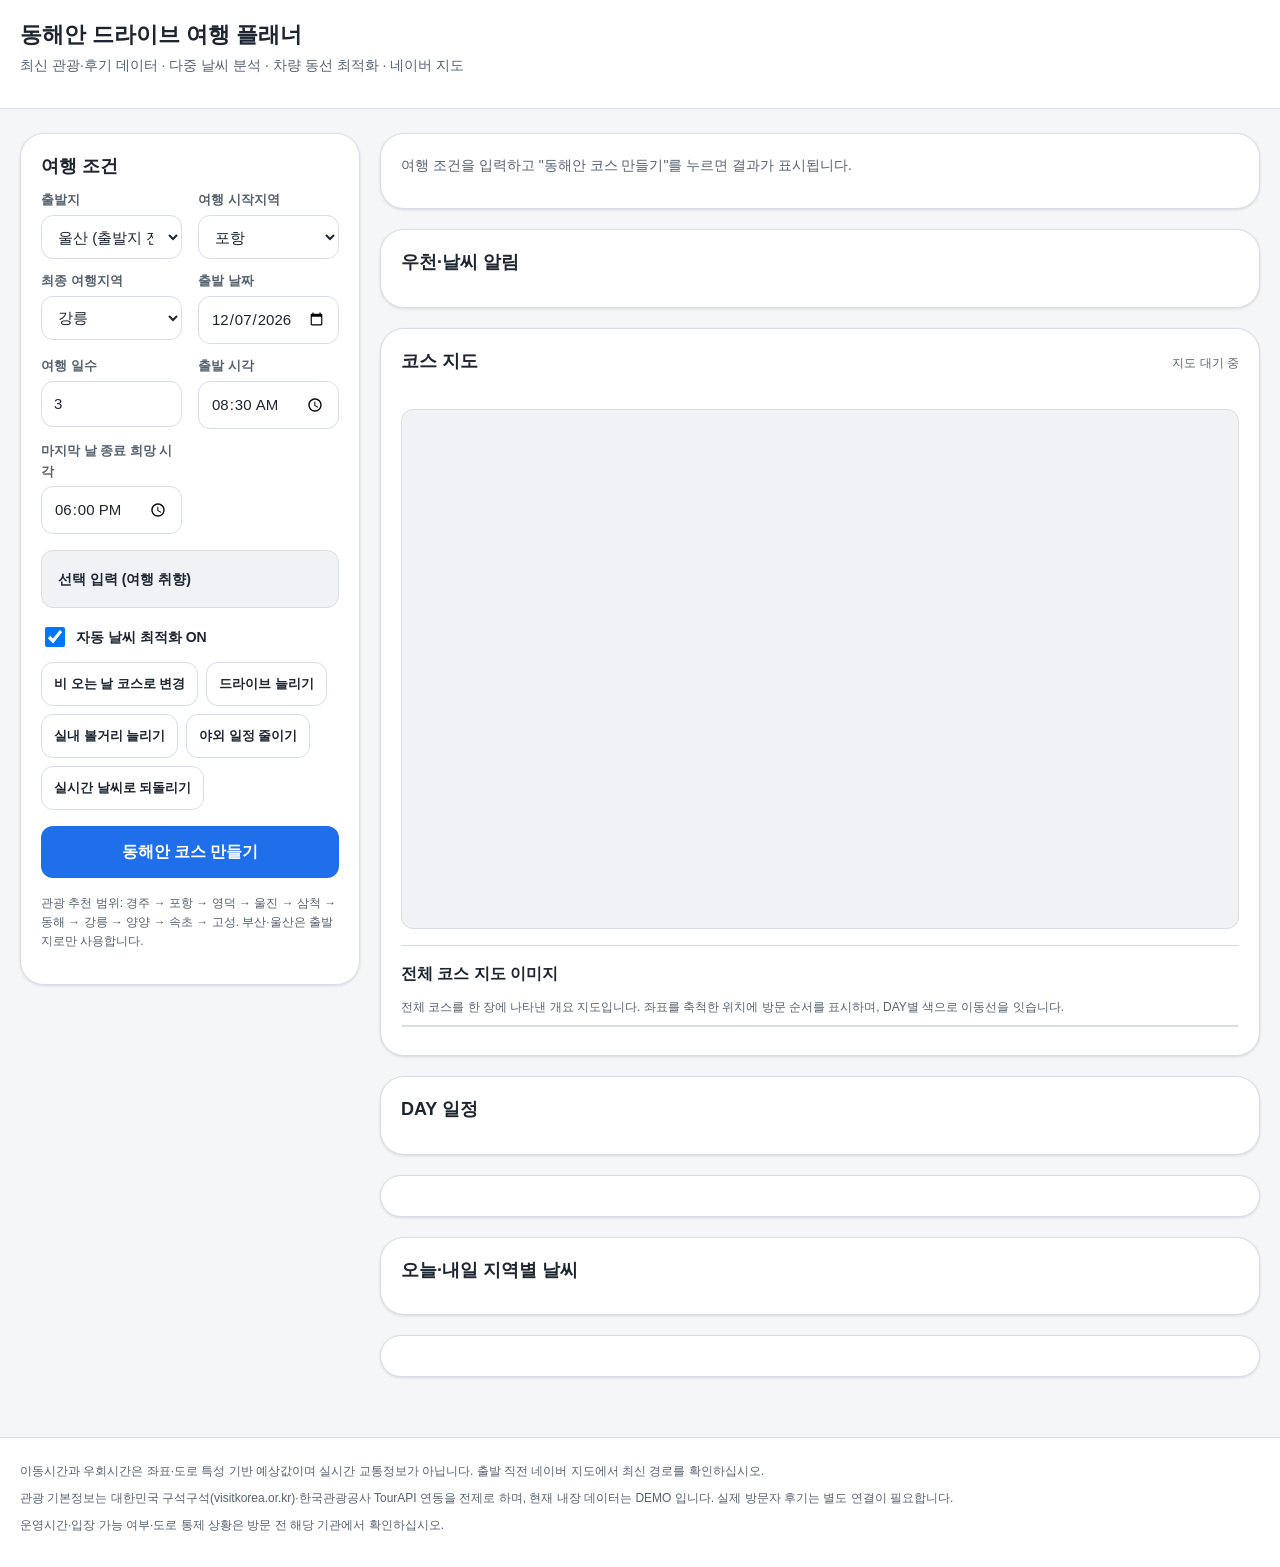
==== index.html @ b64b74fa "동해안 드라이브 여행 플래너" ====
<!DOCTYPE html>
<html lang="ko">
<head>
<meta charset="utf-8">
<meta name="viewport" content="width=device-width, initial-scale=1, viewport-fit=cover">
<meta name="color-scheme" content="light only">
<meta name="description" content="경상북도 동해안부터 강원도 고성까지, 차량 이동 방향·주차·우회거리·운전 피로·기상상황·영업시간을 종합해 자동으로 일정화하는 동해안 드라이브 여행 플래너.">
<title>동해안 드라이브 여행 플래너</title>
<link rel="icon" href="data:image/svg+xml,%3Csvg xmlns='http://www.w3.org/2000/svg' viewBox='0 0 16 16'%3E%3Ctext y='13' font-size='13'%3E%F0%9F%9A%97%3C/text%3E%3C/svg%3E">
<link rel="stylesheet" href="css/style.css">
<link rel="stylesheet" href="css/responsive.css">
</head>
<body>
<header class="site-header">
  <div class="shell">
    <div class="site-header__top">
      <h1>동해안 드라이브 여행 플래너</h1>
      <p class="subtitle">최신 관광·후기 데이터 · 다중 날씨 분석 · 차량 동선 최적화 · 네이버 지도</p>
    </div>
    <div class="site-header__status">
      <span id="dataStatus" class="data-status" aria-live="polite"></span>
      <span id="scenarioBadge" class="scenario-badge" hidden></span>
    </div>
  </div>
</header>

<main class="shell">
  <div class="layout">

    <!-- 1. 여행 조건 -->
    <section id="conditions" class="panel area-cond" aria-labelledby="condTitle">
      <h2 id="condTitle">여행 조건</h2>
      <form id="planForm" class="form" novalidate>
        <div class="field-grid">
          <label>출발지
            <select id="origin" required></select>
          </label>
          <label>여행 시작지역
            <select id="startRegion" required></select>
          </label>
          <label>최종 여행지역
            <select id="endRegion" required></select>
          </label>
          <label>출발 날짜
            <input type="date" id="startDate" required>
          </label>
          <label>여행 일수
            <input type="number" id="days" min="1" max="7" step="1" value="3" required>
          </label>
          <label>출발 시각
            <input type="time" id="startTime" value="08:30" required>
          </label>
          <label>마지막 날 종료 희망 시각
            <input type="time" id="endTime" value="18:00" required>
          </label>
        </div>

        <details class="opt-block">
          <summary>선택 입력 (여행 취향)</summary>
          <div class="field-grid">
            <label>드라이브 선호도 <input type="range" id="prefDrive" min="0" max="1" step="0.1" value="0.6"></label>
            <label>해안도로 선호도 <input type="range" id="prefCoastal" min="0" max="1" step="0.1" value="0.6"></label>
            <label>여행 강도
              <select id="prefIntensity">
                <option value="relaxed">여유</option>
                <option value="balanced" selected>보통</option>
                <option value="packed">알차게</option>
              </select>
            </label>
            <label>음식 관심도 <input type="range" id="prefFood" min="0" max="1" step="0.1" value="0.6"></label>
            <label>카페 관심도 <input type="range" id="prefCafe" min="0" max="1" step="0.1" value="0.5"></label>
            <label>사진 관심도 <input type="range" id="prefPhoto" min="0" max="1" step="0.1" value="0.5"></label>
            <label>자연 관심도 <input type="range" id="prefNature" min="0" max="1" step="0.1" value="0.6"></label>
            <label>실내 관광 관심도 <input type="range" id="prefIndoor" min="0" max="1" step="0.1" value="0.5"></label>
            <label>시장 관심도 <input type="range" id="prefMarket" min="0" max="1" step="0.1" value="0.4"></label>
            <label>하루 최대 운전시간(시간) <input type="number" id="prefMaxDrive" min="2" max="10" step="0.5" value="5"></label>
            <label>하루 최대 방문 장소 <input type="number" id="prefMaxPlaces" min="3" max="9" step="1" value="6"></label>
            <label>동행 형태
              <select id="prefCompanions">
                <option>혼자</option>
                <option selected>커플</option>
                <option>가족</option>
                <option>친구</option>
                <option>부모님 동반</option>
              </select>
            </label>
          </div>
        </details>

        <div class="weather-controls">
          <label class="switch">
            <input type="checkbox" id="autoWeather" checked>
            <span>자동 날씨 최적화 ON</span>
          </label>
          <div class="quick-actions" role="group" aria-label="빠른 재구성">
            <button type="button" class="btn btn--ghost" data-quick="rain">비 오는 날 코스로 변경</button>
            <button type="button" class="btn btn--ghost" data-quick="drive">드라이브 늘리기</button>
            <button type="button" class="btn btn--ghost" data-quick="indoor">실내 볼거리 늘리기</button>
            <button type="button" class="btn btn--ghost" data-quick="less-outdoor">야외 일정 줄이기</button>
            <button type="button" class="btn btn--ghost" id="resetScenario">실시간 날씨로 되돌리기</button>
          </div>
        </div>

        <button type="submit" id="buildBtn" class="btn btn--primary">동해안 코스 만들기</button>
        <p id="runStatus" class="run-status" role="status" aria-live="polite" hidden></p>
      </form>
      <p class="range-note">관광 추천 범위: 경주 → 포항 → 영덕 → 울진 → 삼척 → 동해 → 강릉 → 양양 → 속초 → 고성. 부산·울산은 출발지로만 사용합니다.</p>
    </section>

    <div id="resultTop"></div>

    <div class="results-col">
      <!-- 2. 여행 요약 -->
      <section id="summaryWrap" class="panel" aria-labelledby="sumTitle">
        <h2 id="sumTitle" class="sr-only">여행 요약</h2>
        <div id="summary" class="summary"><p class="hint">여행 조건을 입력하고 "동해안 코스 만들기"를 누르면 결과가 표시됩니다.</p></div>
      </section>

      <!-- 3. 우천 / 날씨 알림 -->
      <section id="alertsWrap" class="panel" aria-labelledby="alertTitle">
        <h2 id="alertTitle">우천·날씨 알림</h2>
        <div id="rainNotice" class="rain-notice"></div>
      </section>

      <!-- 4. 네이버 지도 -->
      <section id="mapWrap" class="panel" aria-labelledby="mapTitle">
        <div class="map-head">
          <h2 id="mapTitle">코스 지도</h2>
          <span id="mapMode" class="map-mode">지도 대기 중</span>
        </div>
        <div id="dayFilter" class="day-filter" role="group" aria-label="DAY 필터"></div>
        <div id="map" class="map" role="region" aria-label="네이버 지도 또는 코스 목록"></div>
        <details id="overviewWrap" class="overview" open>
          <summary>전체 코스 지도 이미지</summary>
          <p class="overview__note">전체 코스를 한 장에 나타낸 개요 지도입니다. 좌표를 축척한 위치에 방문 순서를 표시하며, DAY별 색으로 이동선을 잇습니다.</p>
          <div id="overviewMap" class="overview__canvas" role="img" aria-label="전체 코스 개요 지도"></div>
          <p id="overviewLinks" class="overview__links"></p>
        </details>
      </section>

      <!-- 5. DAY 일정 -->
      <section id="scheduleWrap" class="panel" aria-labelledby="schedTitle">
        <h2 id="schedTitle">DAY 일정</h2>
        <div id="scheduleDays" class="schedule-days"></div>
      </section>

      <!-- 6. 숙박 (당일치기가 아닐 때) -->
      <section id="lodgingWrap" class="panel" aria-labelledby="lodgingTitle" hidden>
        <h2 id="lodgingTitle">숙박 지역 · 모텔 중심 추천</h2>
        <div id="lodgingList"></div>
      </section>

      <!-- 7. 실내 볼거리 · 맛집 · 카페 -->
      <section id="listsWrap" class="panel" aria-labelledby="listsTitle">
        <h2 id="listsTitle" class="sr-only">실내 볼거리 · 맛집 · 카페</h2>
        <div class="lists-grid">
          <div id="indoorList"></div>
          <div id="foodList"></div>
          <div id="cafeList"></div>
        </div>
      </section>

      <!-- 8. 오늘·내일 지역별 날씨 -->
      <section id="weatherWrap" class="panel" aria-labelledby="wxTitle">
        <h2 id="wxTitle">오늘·내일 지역별 날씨</h2>
        <div id="weatherToday"></div>
        <div id="weatherTomorrow"></div>
      </section>

      <!-- 9. 우천 전략 -->
      <section id="strategyWrap" class="panel" aria-labelledby="stratTitle">
        <h2 id="stratTitle" class="sr-only">우천 전략</h2>
        <div id="strategyPanel"></div>
        <div id="regionWeather"></div>
      </section>
    </div>

  </div>
</main>

<footer class="site-footer">
  <div class="shell">
    <p>이동시간과 우회시간은 좌표·도로 특성 기반 예상값이며 실시간 교통정보가 아닙니다. 출발 직전 네이버 지도에서 최신 경로를 확인하십시오.</p>
    <p>관광 기본정보는 대한민국 구석구석(visitkorea.or.kr)·한국관광공사 TourAPI 연동을 전제로 하며, 현재 내장 데이터는 DEMO 입니다. 실제 방문자 후기는 별도 연결이 필요합니다.</p>
    <p>운영시간·입장 가능 여부·도로 통제 상황은 방문 전 해당 기관에서 확인하십시오.</p>
  </div>
</footer>

<div id="toast" class="toast" role="status" aria-live="polite"></div>

<script src="js/config.js"></script>
<script src="js/data.js"></script>
<script src="js/reviews.js"></script>
<script src="js/weather.js"></script>
<script src="js/weatherStrategy.js"></script>
<script src="js/routeOptimizer.js"></script>
<script src="js/recommendation.js"></script>
<script src="js/schedule.js"></script>
<script src="js/map.js"></script>
<script src="js/ui.js"></script>
<script src="js/app.js"></script>
</body>
</html>
---- css/style.css ----
/* =============================================================
   style.css - 동해안 드라이브 여행 플래너
   라이트 모드 전용. 글꼴: 맑은 고딕. 다크 모드 미구현.
   ============================================================= */

:root {
  color-scheme: light;
  --font-base: "Malgun Gothic", "맑은 고딕", "Apple SD Gothic Neo", "Noto Sans KR", sans-serif;

  --c-bg: #f4f6f8;
  --c-surface: #ffffff;
  --c-surface-2: #f0f3f6;
  --c-border: #d8dee6;
  --c-text: #1c2530;
  --c-text-soft: #566270;
  --c-primary: #1f6feb;
  --c-primary-dark: #1856bd;
  --c-accent: #0b7285;
  --c-rain: #0d5bb5;
  --c-rain-bg: #e6f0fb;
  --c-wind: #9a6700;
  --c-wind-bg: #fbf1d9;
  --c-ok: #1a7f37;
  --c-ok-bg: #e5f4ea;
  --c-danger: #b42318;
  --c-indoor-bg: #e6f0fb;
  --c-indoor-text: #1856bd;
  --c-outdoor-bg: #e5f4ea;
  --c-outdoor-text: #1a7f37;

  --space-1: 4px; --space-2: 8px; --space-3: 12px; --space-4: 16px;
  --space-5: 20px; --space-6: 24px; --space-8: 32px; --space-10: 40px;

  --radius: 12px;
  --radius-card: 16px;
  --radius-lg: 24px;
  --shadow-1: 0 1px 3px rgba(20, 33, 48, .12);
  --shadow-2: 0 4px 16px rgba(20, 33, 48, .12);
}

* { box-sizing: border-box; }

html, body { margin: 0; padding: 0; }

body {
  font-family: var(--font-base);
  font-size: 16px;
  line-height: 1.6;
  color: var(--c-text);
  background: var(--c-bg);
  -webkit-text-size-adjust: 100%;
}

h1, h2, h3, h4 { margin: 0 0 var(--space-3); line-height: 1.35; }
h1 { font-size: 22px; }
h2 { font-size: 18px; }
h3 { font-size: 16px; }
h4 { font-size: 15px; }
p { margin: 0 0 var(--space-3); }
ul, ol { margin: 0 0 var(--space-3); padding-left: 1.2em; }
a { color: var(--c-primary); }
a:focus-visible, button:focus-visible, input:focus-visible, select:focus-visible, summary:focus-visible {
  outline: 3px solid rgba(31, 111, 235, .45);
  outline-offset: 2px;
}

.shell { max-width: 1360px; margin: 0 auto; padding: 0 var(--space-5); }

.sr-only {
  position: absolute; width: 1px; height: 1px; padding: 0; margin: -1px;
  overflow: hidden; clip: rect(0 0 0 0); white-space: nowrap; border: 0;
}

/* ---------- header ---------- */
.site-header {
  background: var(--c-surface);
  border-bottom: 1px solid var(--c-border);
  padding: var(--space-5) 0;
}
.site-header__top h1 { margin-bottom: var(--space-1); }
.subtitle { color: var(--c-text-soft); margin: 0; font-size: 14px; }
.site-header__status { margin-top: var(--space-3); display: flex; flex-wrap: wrap; gap: var(--space-2) var(--space-4); align-items: center; }
.data-status { font-size: 13px; color: var(--c-text-soft); display: inline-flex; flex-wrap: wrap; gap: var(--space-2); align-items: center; }
.status-pill {
  font-weight: 600; font-size: 12px; padding: 2px 8px; border-radius: 999px;
  border: 1px solid var(--c-border); background: var(--c-surface-2);
}
.status-pill--live { color: var(--c-ok); border-color: var(--c-ok); background: var(--c-ok-bg); }
.status-pill--demo { color: var(--c-wind); border-color: var(--c-wind); background: var(--c-wind-bg); }
.status-meta { font-size: 12px; }
.scenario-badge {
  font-size: 12px; font-weight: 600; padding: 2px 8px; border-radius: 999px;
  background: var(--c-wind-bg); color: var(--c-wind); border: 1px solid var(--c-wind);
}

/* ---------- layout ---------- */
main.shell { padding-top: var(--space-6); padding-bottom: var(--space-10); }
.layout { display: block; }
.layout > .panel,
.results-col { margin-bottom: var(--space-5); }
.results-col > .panel { margin-bottom: var(--space-5); }
.lists-grid { display: flex; flex-direction: column; gap: var(--space-4); }

.panel {
  background: var(--c-surface);
  border: 1px solid var(--c-border);
  border-radius: var(--radius-lg);
  padding: var(--space-5);
  box-shadow: var(--shadow-1);
}

/* ---------- form ---------- */
.form { display: flex; flex-direction: column; gap: var(--space-4); }
.field-grid { display: grid; grid-template-columns: repeat(2, minmax(0, 1fr)); gap: var(--space-3) var(--space-4); }
.field-grid label { display: flex; flex-direction: column; gap: var(--space-1); font-size: 13px; color: var(--c-text-soft); font-weight: 600; }
.field-grid input, .field-grid select {
  font: inherit; font-size: 15px; font-weight: 400; color: var(--c-text);
  padding: 10px 12px; border: 1px solid var(--c-border); border-radius: var(--radius);
  background: var(--c-surface); min-height: 44px; width: 100%;
}
.field-grid input[type="range"] { padding: 0; min-height: 32px; }
.opt-block { border: 1px solid var(--c-border); border-radius: var(--radius); padding: var(--space-3) var(--space-4); background: var(--c-surface-2); }
.opt-block > summary { font-weight: 600; cursor: pointer; font-size: 14px; min-height: 32px; display: flex; align-items: center; }
.opt-block .field-grid { margin-top: var(--space-3); }

.weather-controls { display: flex; flex-direction: column; gap: var(--space-3); }
.switch { display: inline-flex; align-items: center; gap: var(--space-2); font-weight: 600; font-size: 14px; cursor: pointer; }
.switch input { width: 20px; height: 20px; }
.quick-actions { display: flex; flex-wrap: wrap; gap: var(--space-2); }

.btn {
  font: inherit; font-weight: 700; cursor: pointer; border-radius: var(--radius);
  padding: 12px 18px; min-height: 44px; border: 1px solid transparent; background: var(--c-surface-2);
  color: var(--c-text); transition: background .15s ease, border-color .15s ease;
}
.btn--primary { background: var(--c-primary); color: #fff; font-size: 16px; }
.btn--primary:hover { background: var(--c-primary-dark); }
.btn--primary:disabled { opacity: .6; cursor: progress; }
.btn--ghost { background: var(--c-surface); border-color: var(--c-border); font-weight: 600; font-size: 13px; padding: 9px 12px; }
.btn--ghost:hover { background: var(--c-surface-2); }
.run-status { font-size: 13px; color: var(--c-text-soft); margin: 0; }
.range-note { font-size: 12px; color: var(--c-text-soft); margin-top: var(--space-4); }

/* ---------- summary ---------- */
.summary h3 { font-size: 17px; }
.summary-line { color: var(--c-text-soft); font-size: 14px; }
.summary-grid { list-style: none; padding: 0; display: grid; grid-template-columns: repeat(5, 1fr); gap: var(--space-2); }
.summary-grid li { background: var(--c-surface-2); border-radius: var(--radius); padding: var(--space-3); text-align: center; font-size: 12px; color: var(--c-text-soft); }
.summary-grid strong { display: block; font-size: 20px; color: var(--c-text); }
.summary-rain { color: var(--c-rain); font-weight: 600; }
.hint { color: var(--c-text-soft); font-size: 14px; }

/* ---------- notices ---------- */
.rain-notice { display: flex; flex-direction: column; gap: var(--space-3); }
.notice { border-radius: var(--radius); padding: var(--space-4); border: 1px solid var(--c-border); font-size: 14px; }
.notice strong { display: block; margin-bottom: var(--space-1); }
.notice p { margin: 0; }
.notice__sub { margin-top: var(--space-2); font-size: 13px; color: var(--c-text-soft); }
.notice--rain { background: var(--c-rain-bg); border-color: var(--c-rain); }
.notice--wind { background: var(--c-wind-bg); border-color: var(--c-wind); }
.notice--ok { background: var(--c-ok-bg); border-color: var(--c-ok); }
.notice--info { background: var(--c-surface-2); }

/* ---------- map ---------- */
.map-head { display: flex; justify-content: space-between; align-items: baseline; gap: var(--space-3); flex-wrap: wrap; }
.map-mode { font-size: 12px; color: var(--c-text-soft); }
.day-filter { display: flex; flex-wrap: wrap; gap: var(--space-2); margin: var(--space-3) 0; }
.chip {
  font: inherit; font-size: 13px; font-weight: 600; cursor: pointer;
  padding: 7px 12px; min-height: 36px; border-radius: 999px;
  border: 1px solid var(--c-border); background: var(--c-surface); color: var(--c-text);
}
.chip--on { background: var(--c-primary); color: #fff; border-color: var(--c-primary); }
.map { width: 100%; height: 420px; border: 1px solid var(--c-border); border-radius: var(--radius); overflow: auto; background: var(--c-surface-2); }

.map-fallback { padding: var(--space-4); }
.map-fallback__note { font-size: 13px; color: var(--c-text-soft); line-height: 1.7; }
.map-fallback__note code { background: var(--c-surface-2); border: 1px solid var(--c-border); border-radius: 4px; padding: 1px 5px; font-size: 12px; color: var(--c-text); }
.map-fallback__day { margin-bottom: var(--space-4); }
.map-fallback__day h4 { margin-bottom: var(--space-2); }
.map-fallback__list { list-style: none; padding: 0; margin: 0; display: flex; flex-direction: column; gap: var(--space-2); }
.map-fallback__list li { display: flex; flex-wrap: wrap; align-items: center; gap: var(--space-2); font-size: 13px; }
.map-fallback__num {
  display: inline-flex; align-items: center; justify-content: center;
  width: 22px; height: 22px; border-radius: 50%; background: var(--c-primary); color: #fff; font-weight: 700; font-size: 12px; flex: none;
}
.map-fallback__name { font-weight: 600; }
.map-fallback__meta { color: var(--c-text-soft); }

/* ---------- 전체 코스 개요 지도 ---------- */
.overview { margin-top: var(--space-4); border-top: 1px solid var(--c-border); padding-top: var(--space-3); }
.overview > summary { font-weight: 600; cursor: pointer; min-height: 32px; display: flex; align-items: center; }
.overview__note { font-size: 12px; color: var(--c-text-soft); margin: var(--space-2) 0; }
.overview__canvas { width: 100%; overflow-x: auto; background: var(--c-surface-2); border: 1px solid var(--c-border); border-radius: var(--radius); }
.overview__canvas svg { display: block; width: 100%; height: auto; max-width: 100%; }
.overview__links { font-size: 12px; margin: var(--space-2) 0 0; }

/* ---------- 숙박 ---------- */
.lodging-list { display: flex; flex-direction: column; gap: var(--space-3); }
.lodging-item { border: 1px solid var(--c-border); border-radius: var(--radius); padding: var(--space-3) var(--space-4); background: var(--c-surface); }
.lodging-item h4 { margin: 0 0 var(--space-1); }
.lodging-item .lodging-meta { font-size: 12px; color: var(--c-text-soft); margin: 0 0 var(--space-2); }
.lodging-item ul { margin: 0; padding-left: 1.1em; font-size: 13px; }
.lodging-item .lodging-note { font-size: 12px; color: var(--c-text-soft); margin: var(--space-2) 0 0; }

/* ---------- badges ---------- */
.badge { font-size: 12px; font-weight: 600; padding: 2px 8px; border-radius: 999px; white-space: nowrap; }
.badge--indoor { background: var(--c-indoor-bg); color: var(--c-indoor-text); }
.badge--outdoor { background: var(--c-outdoor-bg); color: var(--c-outdoor-text); }
.wx-chip { font-size: 12px; font-weight: 600; color: var(--c-text-soft); }
.tag { font-size: 12px; font-weight: 700; padding: 1px 6px; border-radius: 6px; }
.tag--rain { background: var(--c-rain-bg); color: var(--c-rain); }
.tag--wind { background: var(--c-wind-bg); color: var(--c-wind); }

/* ---------- schedule ---------- */
.schedule-days { display: flex; flex-direction: column; gap: var(--space-5); }
.day-card { border: 1px solid var(--c-border); border-radius: var(--radius-card); overflow: hidden; }
.day-head { background: var(--c-surface-2); padding: var(--space-4); border-bottom: 1px solid var(--c-border); }
.day-head h3 { margin-bottom: var(--space-1); }
.day-meta { font-size: 13px; color: var(--c-text-soft); margin: 0 0 var(--space-1); }
.day-stats { font-size: 12px; color: var(--c-text-soft); margin: 0; }
.day-items { padding: var(--space-4); display: flex; flex-direction: column; gap: var(--space-3); }
.day-excluded { padding: 0 var(--space-4) var(--space-4); font-size: 13px; }
.day-excluded summary { cursor: pointer; font-weight: 600; color: var(--c-text-soft); min-height: 32px; display: flex; align-items: center; }
.day-excluded ul { margin-top: var(--space-2); }

.place-card { border: 1px solid var(--c-border); border-radius: var(--radius); padding: var(--space-4); background: var(--c-surface); }
.pc-head { display: flex; align-items: center; gap: var(--space-2); flex-wrap: wrap; margin-bottom: var(--space-2); }
.pc-head h4 { margin: 0; flex: 1 1 auto; }
.pc-num {
  display: inline-flex; align-items: center; justify-content: center;
  width: 26px; height: 26px; border-radius: 50%; background: var(--c-primary); color: #fff; font-weight: 700; font-size: 13px; flex: none;
}
.pc-sub { font-size: 12px; color: var(--c-text-soft); margin: 0 0 var(--space-2); }
.pc-rain { background: var(--c-rain-bg); color: var(--c-rain); border-radius: 8px; padding: var(--space-2) var(--space-3); font-size: 13px; font-weight: 600; margin-bottom: var(--space-2); }
.pc-weather { font-size: 12px; color: var(--c-accent); font-weight: 600; margin: 0 0 var(--space-2); }
.pc-reasons { margin: 0 0 var(--space-3); padding-left: 1.1em; font-size: 13px; }
.pc-facts { display: grid; grid-template-columns: repeat(2, minmax(0, 1fr)); gap: var(--space-1) var(--space-4); margin: 0 0 var(--space-2); }
.pc-facts div { display: flex; justify-content: space-between; gap: var(--space-2); font-size: 12px; border-bottom: 1px dashed var(--c-border); padding: 3px 0; }
.pc-facts dt { color: var(--c-text-soft); margin: 0; }
.pc-facts dd { margin: 0; text-align: right; font-weight: 600; }
.pc-note { font-size: 12px; color: var(--c-wind); margin: 0 0 var(--space-2); }
.pc-review { font-size: 12px; color: var(--c-text-soft); margin: 0 0 var(--space-1); }
.pc-review--demo { font-style: italic; }
.pc-src { font-size: 12px; margin: var(--space-2) 0 0; }

/* ---------- tables ---------- */
#strategyPanel, #regionWeather { overflow-x: auto; }
.strat-table, .wx-table { width: 100%; border-collapse: collapse; font-size: 13px; margin-bottom: var(--space-3); }
.strat-table th, .strat-table td, .wx-table th, .wx-table td { border: 1px solid var(--c-border); padding: 6px 8px; text-align: left; }
.strat-table thead th, .wx-table thead th { background: var(--c-surface-2); }

/* ---------- weather cards ---------- */
.wx-grid { display: grid; grid-template-columns: repeat(auto-fill, minmax(210px, 1fr)); gap: var(--space-3); margin-bottom: var(--space-4); align-items: start; align-content: start; }
.wx-card { border: 1px solid var(--c-border); border-radius: var(--radius); padding: var(--space-3) var(--space-4); background: var(--c-surface); align-self: start; }
.wx-card h4 { display: flex; justify-content: space-between; gap: var(--space-2); align-items: baseline; }
.wx-card--rain, .wx-card--heavy_rain { background: var(--c-rain-bg); border-color: var(--c-rain); }
.wx-card--light_rain { background: #eef4fb; }
.wx-card--fail { background: var(--c-wind-bg); border-color: var(--c-wind); }
.wx-main { margin: 0 0 var(--space-2); }
.wx-warn { color: var(--c-wind); font-weight: 700; font-size: 12px; }
.wx-list { list-style: none; padding: 0; margin: 0 0 var(--space-2); font-size: 12px; color: var(--c-text-soft); }
.wx-list li { padding: 1px 0; }
.wx-agg { font-size: 11px; color: var(--c-text-soft); margin: 0; }

/* ---------- mini lists ---------- */
.mini-list { list-style: none; padding: 0; margin: 0; display: flex; flex-direction: column; gap: var(--space-2); }
.mini-list li { font-size: 13px; border-bottom: 1px solid var(--c-border); padding-bottom: var(--space-2); }
.mini-day { font-weight: 700; color: var(--c-primary); }

/* ---------- footer ---------- */
.site-footer { border-top: 1px solid var(--c-border); background: var(--c-surface); padding: var(--space-6) 0; }
.site-footer p { font-size: 12px; color: var(--c-text-soft); margin: 0 0 var(--space-2); }

/* ---------- toast ---------- */
.toast {
  position: fixed; left: 50%; bottom: 24px; transform: translateX(-50%) translateY(20px);
  background: var(--c-text); color: #fff; padding: 10px 18px; border-radius: 999px;
  font-size: 14px; opacity: 0; pointer-events: none; transition: opacity .2s ease, transform .2s ease; z-index: 50;
  max-width: calc(100vw - 32px);
}
.toast--on { opacity: 1; transform: translateX(-50%) translateY(0); }

@media (prefers-reduced-motion: reduce) {
  * { transition: none !important; animation: none !important; scroll-behavior: auto !important; }
}
---- css/responsive.css ----
/* =============================================================
   responsive.css - 반응형
   모바일(단일 열, 소스 순서) → 태블릿 → 데스크톱(3열 그리드)
   360px 에서 가로 스크롤이 없어야 합니다.
   ============================================================= */

/* 기본은 단일 열. 소스 순서가 곧 모바일 순서:
   여행조건 → 요약 → 우천/날씨 알림 → 지도 → DAY 일정 → 실내 → 맛집 → 카페 → 지역 날씨 */

img, table, pre { max-width: 100%; }

/* ---------- 소형 모바일 (~430px) ---------- */
@media (max-width: 430px) {
  .shell { padding: 0 var(--space-4); }
  h1 { font-size: 20px; }
  body { font-size: 15px; }
  .field-grid { grid-template-columns: 1fr; }
  .summary-grid { grid-template-columns: repeat(2, 1fr); }
  .pc-facts { grid-template-columns: 1fr; }
  .quick-actions .btn--ghost { flex: 1 1 100%; }
  .map { height: 340px; }
  .wx-grid { grid-template-columns: 1fr; }
  .day-items { padding: var(--space-3); }
  .panel { padding: var(--space-4); border-radius: var(--radius-card); }
}

/* ---------- 360px 특수 케이스 ---------- */
@media (max-width: 360px) {
  .shell { padding: 0 12px; }
  .pc-head h4 { font-size: 14px; word-break: keep-all; }
  .btn--primary { font-size: 15px; }
}

/* ---------- 태블릿 (600~1024px) ---------- */
@media (min-width: 600px) and (max-width: 1024px) {
  .field-grid { grid-template-columns: repeat(2, minmax(0, 1fr)); }
  .summary-grid { grid-template-columns: repeat(5, 1fr); }
  .day-items { display: grid; grid-template-columns: repeat(2, minmax(0, 1fr)); }
}

/* ---------- 데스크톱 (>=1025px): 조건 고정 레일 + 결과 흐름 ----------
   결과 영역을 하나의 컬럼(.results-col) 으로 두어 그리드 행 분배로 인한
   빈 공간이 생기지 않도록 합니다. */
@media (min-width: 1025px) {
  .layout {
    display: grid;
    grid-template-columns: 340px minmax(0, 1fr);
    align-items: start;
    gap: var(--space-5);
  }
  .layout > .panel { margin-bottom: 0; }

  .area-cond {
    position: sticky;
    top: var(--space-4);
    max-height: calc(100vh - var(--space-8));
    overflow-y: auto;
  }

  .results-col { display: flex; flex-direction: column; gap: var(--space-5); min-width: 0; }
  .results-col > .panel { margin-bottom: 0; }

  #resultTop { display: none; }
  .map { height: 520px; }
  .summary-grid { grid-template-columns: repeat(5, 1fr); }

  .lists-grid {
    display: grid;
    grid-template-columns: repeat(3, minmax(0, 1fr));
    gap: var(--space-5);
    align-items: start;
  }
}

/* ---------- 넓은 데스크톱 (>=1360px) ---------- */
@media (min-width: 1360px) {
  .layout { grid-template-columns: 360px minmax(0, 1fr); }
  .map { height: 560px; }
}

/* ---------- 대형 데스크톱: 과도한 확장 방지 ---------- */
@media (min-width: 1440px) { .shell { max-width: 1360px; } }
@media (min-width: 1920px) { .shell { max-width: 1480px; } }

/* ---------- 모바일/태블릿: 세로 스택 ---------- */
@media (max-width: 1024px) {
  .results-col { display: flex; flex-direction: column; gap: var(--space-5); }
  .results-col > .panel { margin-bottom: var(--space-5); }
  .lists-grid { display: flex; flex-direction: column; gap: var(--space-5); }
}
@media (min-width: 600px) and (max-width: 1024px) {
  .lists-grid { display: grid; grid-template-columns: repeat(3, minmax(0, 1fr)); gap: var(--space-4); align-items: start; }
}
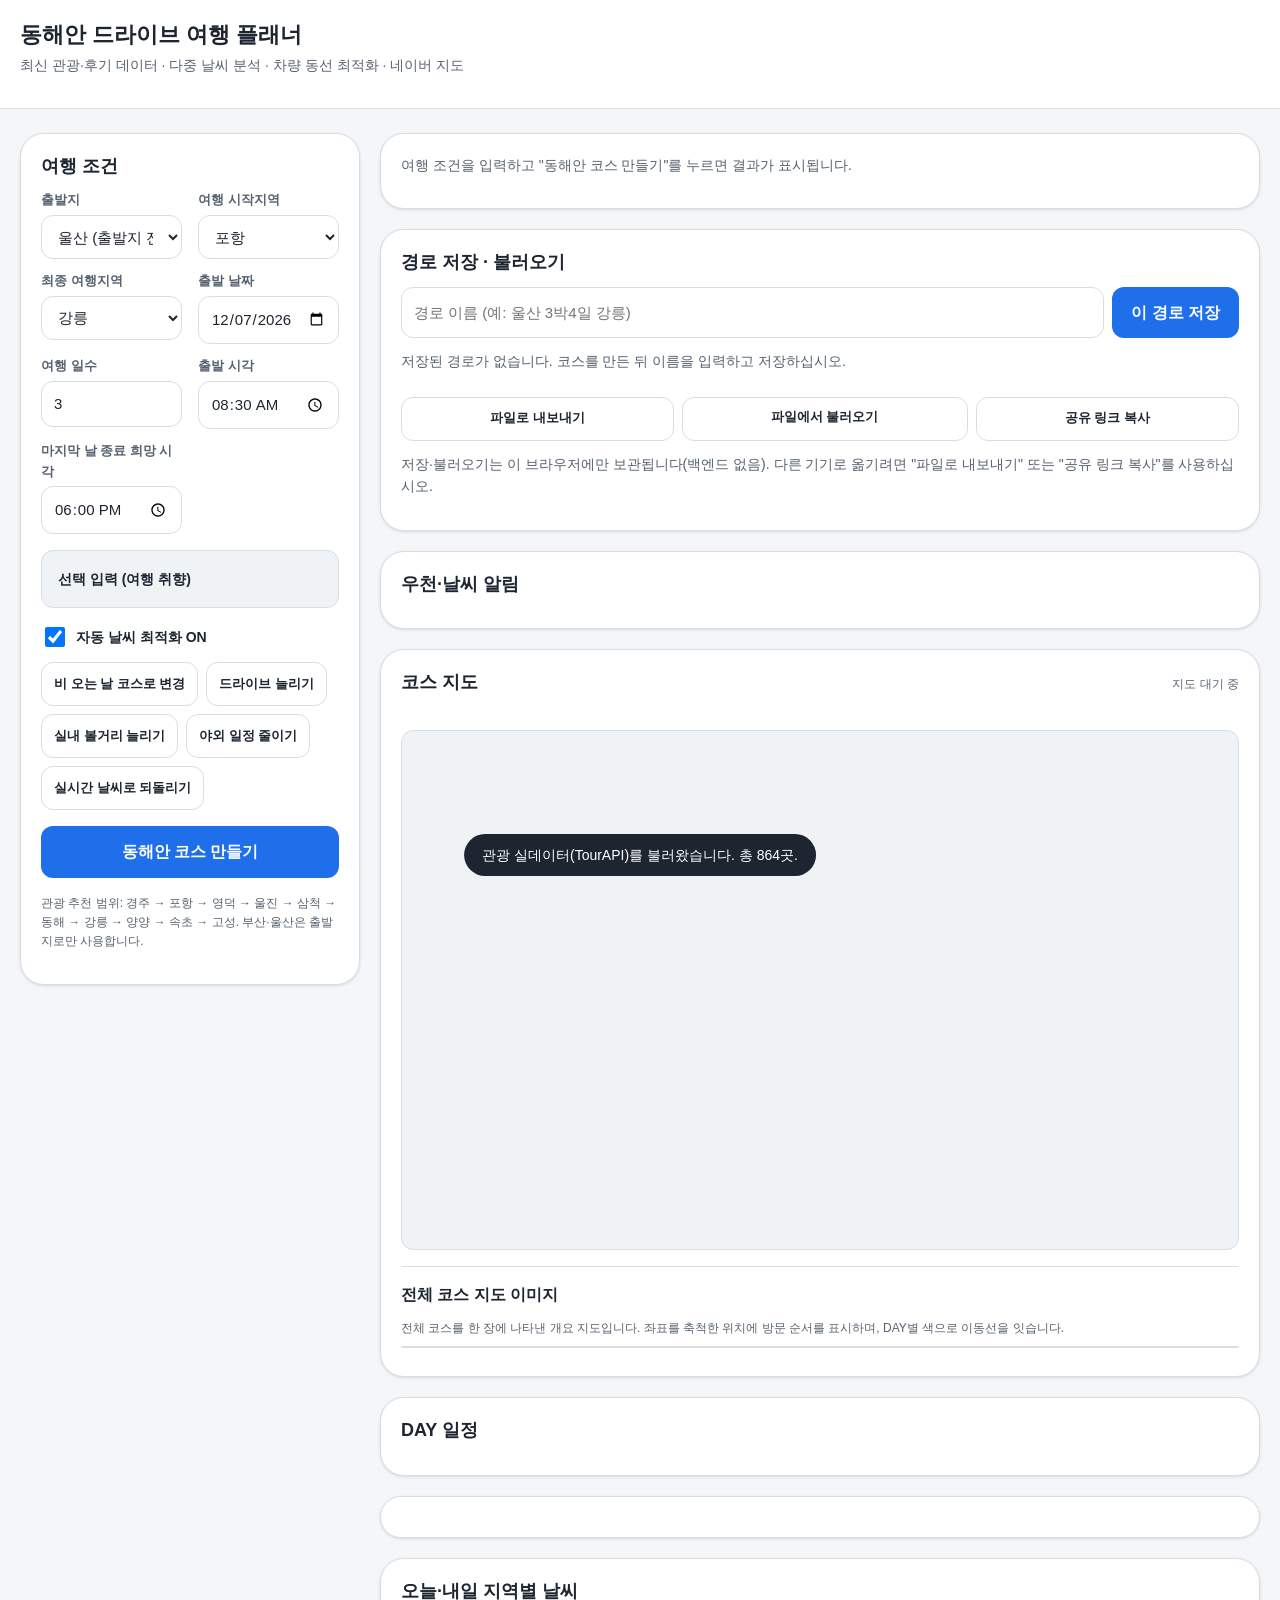
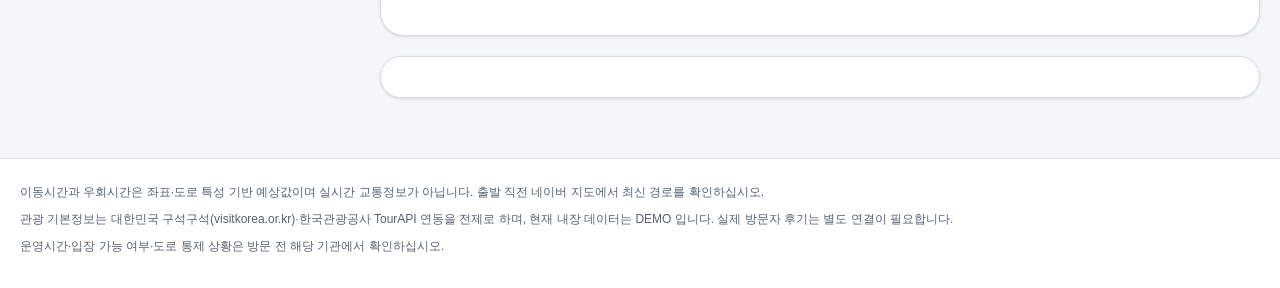
==== commit 71b372b4: "지도 인증 폴백 · 출발지 경로 · 숙박 지역 선택 · 경로 저장/공유 · TourAPI 수집 - map.js: NAVER 지도 신·구 엔드포인트 자동 시도, 인증 실패 시 타일 " ====
--- a/index.html
+++ b/index.html
@@ -116,6 +116,12 @@
         <div id="summary" class="summary"><p class="hint">여행 조건을 입력하고 "동해안 코스 만들기"를 누르면 결과가 표시됩니다.</p></div>
       </section>
 
+      <!-- 2-1. 경로 저장 / 불러오기 (로컬) -->
+      <section id="routeStoreWrap" class="panel" aria-labelledby="routeStoreTitle">
+        <h2 id="routeStoreTitle">경로 저장 · 불러오기</h2>
+        <div id="routeStoreBody" class="route-store"></div>
+      </section>
+
       <!-- 3. 우천 / 날씨 알림 -->
       <section id="alertsWrap" class="panel" aria-labelledby="alertTitle">
         <h2 id="alertTitle">우천·날씨 알림</h2>
--- a/css/style.css
+++ b/css/style.css
@@ -202,6 +202,37 @@
 .lodging-item .lodging-meta { font-size: 12px; color: var(--c-text-soft); margin: 0 0 var(--space-2); }
 .lodging-item ul { margin: 0; padding-left: 1.1em; font-size: 13px; }
 .lodging-item .lodging-note { font-size: 12px; color: var(--c-text-soft); margin: var(--space-2) 0 0; }
+.lodging-region { color: var(--c-primary); }
+.lodging-pick { display: flex; flex-direction: column; gap: var(--space-1); font-size: 12px; color: var(--c-text-soft); font-weight: 600; margin: var(--space-2) 0; }
+.lodging-pick select { font: inherit; font-size: 14px; font-weight: 400; padding: 8px 10px; min-height: 40px; border: 1px solid var(--c-border); border-radius: var(--radius); background: var(--c-surface); color: var(--c-text); max-width: 260px; }
+
+/* ---------- DAY1 출발 경로 ---------- */
+.day-departure {
+  margin: 0; padding: var(--space-3) var(--space-4);
+  background: #f0f3f6; border-bottom: 1px solid var(--c-border);
+  font-size: 13px; color: var(--c-text);
+}
+.day-departure strong { color: var(--c-text); }
+
+/* ---------- 경로 저장/불러오기 ---------- */
+.route-store { display: flex; flex-direction: column; gap: var(--space-3); }
+.route-store__save { display: flex; gap: var(--space-2); flex-wrap: wrap; }
+.route-store__save input {
+  flex: 1 1 220px; font: inherit; font-size: 15px; padding: 10px 12px; min-height: 44px;
+  border: 1px solid var(--c-border); border-radius: var(--radius); background: var(--c-surface); color: var(--c-text);
+}
+.route-store__save .btn--primary { flex: 0 0 auto; }
+.route-store__io { display: flex; gap: var(--space-2); flex-wrap: wrap; }
+.route-store__io .btn { flex: 1 1 auto; text-align: center; }
+.saved-routes { list-style: none; padding: 0; margin: 0; display: flex; flex-direction: column; gap: var(--space-2); }
+.saved-routes li {
+  display: flex; flex-wrap: wrap; align-items: center; gap: var(--space-1) var(--space-3);
+  border: 1px solid var(--c-border); border-radius: var(--radius); padding: var(--space-2) var(--space-3);
+}
+.saved-routes__name { font-weight: 700; }
+.saved-routes__meta { font-size: 12px; color: var(--c-text-soft); flex: 1 1 100%; }
+.saved-routes__act { display: flex; gap: var(--space-2); }
+.saved-routes__act .btn { padding: 6px 10px; min-height: 36px; }
 
 /* ---------- badges ---------- */
 .badge { font-size: 12px; font-weight: 600; padding: 2px 8px; border-radius: 999px; white-space: nowrap; }
